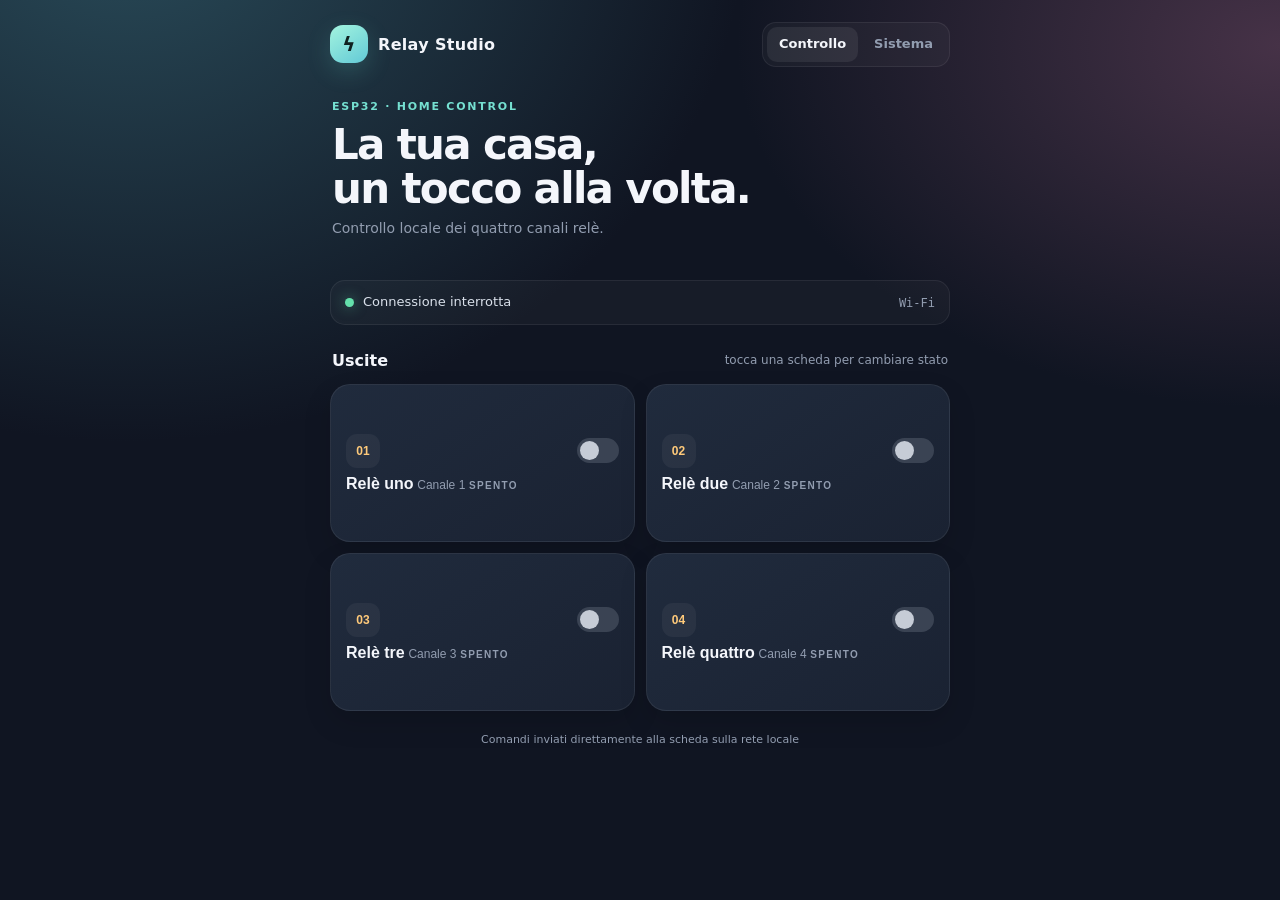
==== data/index.html @ 60a6fee7 "feat: Implement RelayRealtime class for real-time relay control and state reporting - Added RelayRea" ====
<!doctype html>
<html lang="it">
<head>
  <meta charset="utf-8">
  <meta name="viewport" content="width=device-width,initial-scale=1">
  <meta name="theme-color" content="#101522">
  <title>Relay Studio</title>
  <style>
    :root {
      color-scheme: dark;
      --bg:#101522; --panel:#1a2232; --panel2:#202b3d;
      --text:#f4f6fb; --muted:#929db0; --cyan:#75e0d1;
      --gold:#ffca7a; --line:#ffffff12; --green:#64e0ab;
    }
    * { box-sizing:border-box }
    body {
      margin:0; min-height:100vh; color:var(--text);
      background:
        radial-gradient(ellipse at 10% -10%, #294b59 0, transparent 38%),
        radial-gradient(ellipse at 100% 5%, #463247 0, transparent 30%),
        var(--bg);
      font:16px/1.45 system-ui,-apple-system,"Segoe UI",sans-serif;
    }
    .wrap { width:min(100% - 28px, 620px); margin:auto; padding:22px 0 40px }
    header { display:flex; align-items:center; justify-content:space-between; gap:12px }
    .brand { display:flex; align-items:center; gap:10px; font-weight:750; letter-spacing:.02em }
    .mark {
      display:grid; place-items:center; width:38px; height:38px; border-radius:13px;
      color:#10201f; background:linear-gradient(145deg,#a3f4df,#62c9d6);
      box-shadow:0 8px 25px #68ddcf30; font-size:20px
    }
    nav {
      display:flex; gap:4px; padding:4px; border:1px solid var(--line);
      border-radius:14px; background:#ffffff08
    }
    nav a {
      padding:8px 12px; color:var(--muted); text-decoration:none;
      border-radius:10px; font-size:13px; font-weight:650
    }
    nav a.active { color:var(--text); background:#ffffff12 }
    .hero { padding:32px 2px 22px }
    .eyebrow { color:var(--cyan); font-size:11px; font-weight:800; letter-spacing:.16em; text-transform:uppercase }
    h1 { margin:8px 0 7px; font-size:clamp(29px,8vw,42px); line-height:1.05; letter-spacing:-.04em }
    .sub { margin:0; color:var(--muted); font-size:14px }
    .connection {
      display:flex; align-items:center; gap:9px; margin:20px 0 17px;
      padding:12px 14px; border:1px solid var(--line); border-radius:15px;
      background:#ffffff08; color:#d9e0ea; font-size:13px
    }
    .dot { width:9px; height:9px; border-radius:50%; background:var(--green); box-shadow:0 0 13px #64e0ab88 }
    .ip { margin-left:auto; color:var(--muted); font:12px ui-monospace,monospace }
    .section-title { margin:24px 2px 12px; display:flex; justify-content:space-between; align-items:center }
    .section-title h2 { margin:0; font-size:16px }
    .section-title span { color:var(--muted); font-size:12px }
    .grid { display:grid; grid-template-columns:1fr 1fr; gap:11px }
    .relay {
      min-height:158px; padding:15px; border:1px solid var(--line); border-radius:20px;
      text-align:left; color:var(--text); background:linear-gradient(145deg,var(--panel2),var(--panel));
      box-shadow:0 12px 28px #0002; cursor:pointer; transition:.18s transform,.18s border-color,.18s background;
      -webkit-tap-highlight-color:transparent
    }
    .relay:active { transform:scale(.975) }
    .relay.on { border-color:#75e0d188; background:linear-gradient(145deg,#23453f,#1b3037) }
    .top { display:flex; align-items:center; justify-content:space-between }
    .number {
      display:grid; place-items:center; width:34px; height:34px; border-radius:11px;
      background:#ffffff0c; color:var(--gold); font-size:12px; font-weight:800
    }
    .switch {
      width:42px; height:25px; padding:3px; border-radius:20px; background:#3a4353;
      transition:background .18s
    }
    .switch::after {
      content:""; display:block; width:19px; height:19px; border-radius:50%;
      background:#c6ccd6; transition:transform .18s,background .18s
    }
    .relay.on .switch { background:#54cdb2 }
    .relay.on .switch::after { transform:translateX(17px); background:#fff }
    .name { margin-top:16px; font-size:16px; font-weight:730 }
    .hint { margin-top:3px; color:var(--muted); font-size:12px }
    .state { display:inline-block; margin-top:12px; color:var(--muted); font-size:10px; font-weight:850; letter-spacing:.13em }
    .relay.on .state { color:var(--cyan) }
    button:disabled { opacity:.65; cursor:wait }
    footer { margin:21px 3px 0; color:var(--muted); font-size:11px; text-align:center }
    @media(max-width:370px) { .wrap { width:calc(100% - 20px) } .grid { gap:8px } .relay { padding:12px; min-height:150px } nav a { padding:8px 9px } }
  </style>
</head>
<body>
  <div class="wrap">
    <header>
      <div class="brand"><span class="mark">ϟ</span><span>Relay Studio</span></div>
      <nav><a class="active" href="/">Controllo</a><a href="/info">Sistema</a></nav>
    </header>

    <section class="hero">
      <div class="eyebrow">ESP32 · Home control</div>
      <h1>La tua casa,<br>un tocco alla volta.</h1>
      <p class="sub">Controllo locale dei quattro canali relè.</p>
    </section>

    <div class="connection">
      <span class="dot"></span><span id="connection">ESP32 connesso</span>
      <span class="ip" id="ip">Wi‑Fi</span>
    </div>

    <div class="section-title">
      <h2>Uscite</h2><span>tocca una scheda per cambiare stato</span>
    </div>

    <main class="grid">
      <button class="relay" id="r0" onclick="toggleRelay(0)" aria-pressed="false">
        <span class="top"><span class="number">01</span><span class="switch"></span></span>
        <span class="name">Relè uno</span> <span class="hint">Canale 1</span>
        <span class="state">SPENTO</span>
      </button>
      <button class="relay" id="r1" onclick="toggleRelay(1)" aria-pressed="false">
        <span class="top"><span class="number">02</span><span class="switch"></span></span>
        <span class="name">Relè due</span> <span class="hint">Canale 2</span>
        <span class="state">SPENTO</span>
      </button>
      <button class="relay" id="r2" onclick="toggleRelay(2)" aria-pressed="false">
        <span class="top"><span class="number">03</span><span class="switch"></span></span>
        <span class="name">Relè tre</span> <span class="hint">Canale 3</span>
        <span class="state">SPENTO</span>
      </button>
      <button class="relay" id="r3" onclick="toggleRelay(3)" aria-pressed="false">
        <span class="top"><span class="number">04</span><span class="switch"></span></span>
        <span class="name">Relè quattro</span> <span class="hint">Canale 4</span>
        <span class="state">SPENTO</span>
      </button>
    </main>

    <footer>Comandi inviati direttamente alla scheda sulla rete locale</footer>
  </div>

  <script>
    let states = [false, false, false, false];

    function paint(i, on) {
      states[i] = on;
      const b = document.getElementById("r" + i);
      b.classList.toggle("on", on);
      b.setAttribute("aria-pressed", String(on));
      b.querySelector(".state").textContent = on ? "ACCESO" : "SPENTO";
    }

    async function refresh() {
      try {
        const r = await fetch("/api/status", {cache:"no-store"});
        const d = await r.json();
        d.relays.forEach((v, i) => paint(i, v));
        document.getElementById("ip").textContent = d.ip;
        document.getElementById("connection").textContent = "ESP32 connesso";
      } catch (_) {
        document.getElementById("connection").textContent = "Connessione interrotta";
      }
    }

    async function toggleRelay(i) {
      const b = document.getElementById("r" + i);
      b.disabled = true;
      try {
        const r = await fetch("/api/relay/" + (i + 1), {
          method:"POST",
          headers:{"Content-Type":"application/x-www-form-urlencoded"},
          body:"state=" + (states[i] ? "0" : "1")
        });
        const d = await r.json();
        d.relays.forEach((v, n) => paint(n, v));
      } catch (_) {
        document.getElementById("connection").textContent = "Invio comando non riuscito";
      }
      b.disabled = false;
    }

    refresh();
    setInterval(refresh, 3000);
  </script>
</body>
</html>
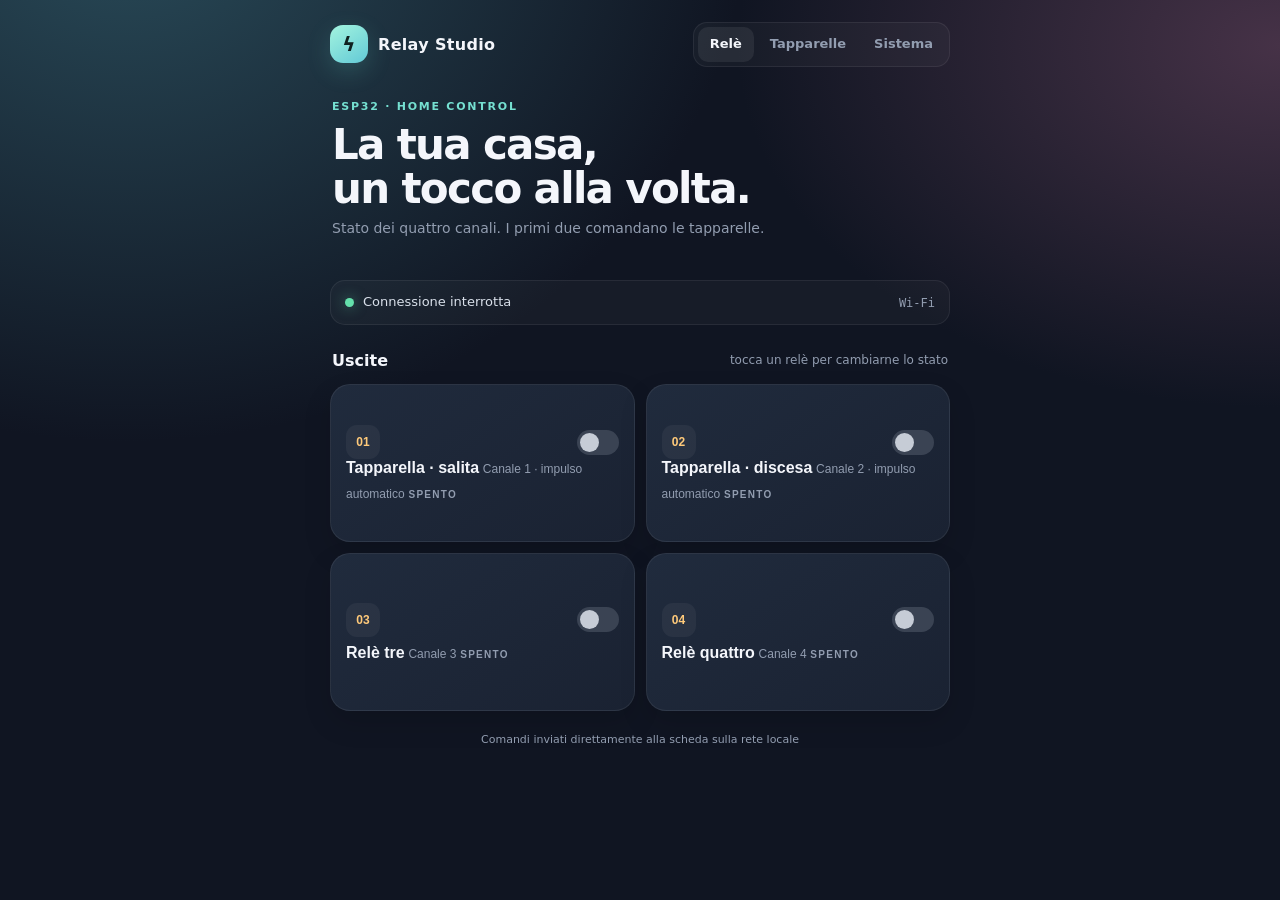
==== commit 1c4920ea: "feat: add blinds control functionality and update UI - Updated app.js to handle blinds commands with" ====
--- a/data/index.html
+++ b/data/index.html
@@ -52,9 +52,9 @@
     .section-title { margin:24px 2px 12px; display:flex; justify-content:space-between; align-items:center }
     .section-title h2 { margin:0; font-size:16px }
     .section-title span { color:var(--muted); font-size:12px }
-    .grid { display:grid; grid-template-columns:1fr 1fr; gap:11px }
+    .grid { display:grid; grid-template-columns:repeat(2,minmax(0,1fr)); gap:11px }
     .relay {
-      min-height:158px; padding:15px; border:1px solid var(--line); border-radius:20px;
+      min-width:0; min-height:158px; padding:15px; border:1px solid var(--line); border-radius:20px;
       text-align:left; color:var(--text); background:linear-gradient(145deg,var(--panel2),var(--panel));
       box-shadow:0 12px 28px #0002; cursor:pointer; transition:.18s transform,.18s border-color,.18s background;
       -webkit-tap-highlight-color:transparent
@@ -76,12 +76,13 @@
     }
     .relay.on .switch { background:#54cdb2 }
     .relay.on .switch::after { transform:translateX(17px); background:#fff }
-    .name { margin-top:16px; font-size:16px; font-weight:730 }
+    .name { margin-top:16px; overflow-wrap:anywhere; font-size:16px; font-weight:730 }
     .hint { margin-top:3px; color:var(--muted); font-size:12px }
     .state { display:inline-block; margin-top:12px; color:var(--muted); font-size:10px; font-weight:850; letter-spacing:.13em }
     .relay.on .state { color:var(--cyan) }
-    button:disabled { opacity:.65; cursor:wait }
+    button:disabled { opacity:1; cursor:default }
     footer { margin:21px 3px 0; color:var(--muted); font-size:11px; text-align:center }
+    @media(max-width:430px) { header { flex-wrap:wrap } nav { margin-left:auto } }
     @media(max-width:370px) { .wrap { width:calc(100% - 20px) } .grid { gap:8px } .relay { padding:12px; min-height:150px } nav a { padding:8px 9px } }
   </style>
 </head>
@@ -89,13 +90,13 @@
   <div class="wrap">
     <header>
       <div class="brand"><span class="mark">ϟ</span><span>Relay Studio</span></div>
-      <nav><a class="active" href="/">Controllo</a><a href="/info">Sistema</a></nav>
+      <nav><a class="active" href="/">Relè</a><a href="/blinds">Tapparelle</a><a href="/info">Sistema</a></nav>
     </header>
 
     <section class="hero">
       <div class="eyebrow">ESP32 · Home control</div>
       <h1>La tua casa,<br>un tocco alla volta.</h1>
-      <p class="sub">Controllo locale dei quattro canali relè.</p>
+      <p class="sub">Stato dei quattro canali. I primi due comandano le tapparelle.</p>
     </section>
 
     <div class="connection">
@@ -104,18 +105,18 @@
     </div>
 
     <div class="section-title">
-      <h2>Uscite</h2><span>tocca una scheda per cambiare stato</span>
+      <h2>Uscite</h2><span>tocca un relè per cambiarne lo stato</span>
     </div>
 
     <main class="grid">
-      <button class="relay" id="r0" onclick="toggleRelay(0)" aria-pressed="false">
+      <button class="relay" id="r0" disabled aria-pressed="false">
         <span class="top"><span class="number">01</span><span class="switch"></span></span>
-        <span class="name">Relè uno</span> <span class="hint">Canale 1</span>
+        <span class="name">Tapparella · salita</span> <span class="hint">Canale 1 · impulso automatico</span>
         <span class="state">SPENTO</span>
       </button>
-      <button class="relay" id="r1" onclick="toggleRelay(1)" aria-pressed="false">
+      <button class="relay" id="r1" disabled aria-pressed="false">
         <span class="top"><span class="number">02</span><span class="switch"></span></span>
-        <span class="name">Relè due</span> <span class="hint">Canale 2</span>
+        <span class="name">Tapparella · discesa</span> <span class="hint">Canale 2 · impulso automatico</span>
         <span class="state">SPENTO</span>
       </button>
       <button class="relay" id="r2" onclick="toggleRelay(2)" aria-pressed="false">
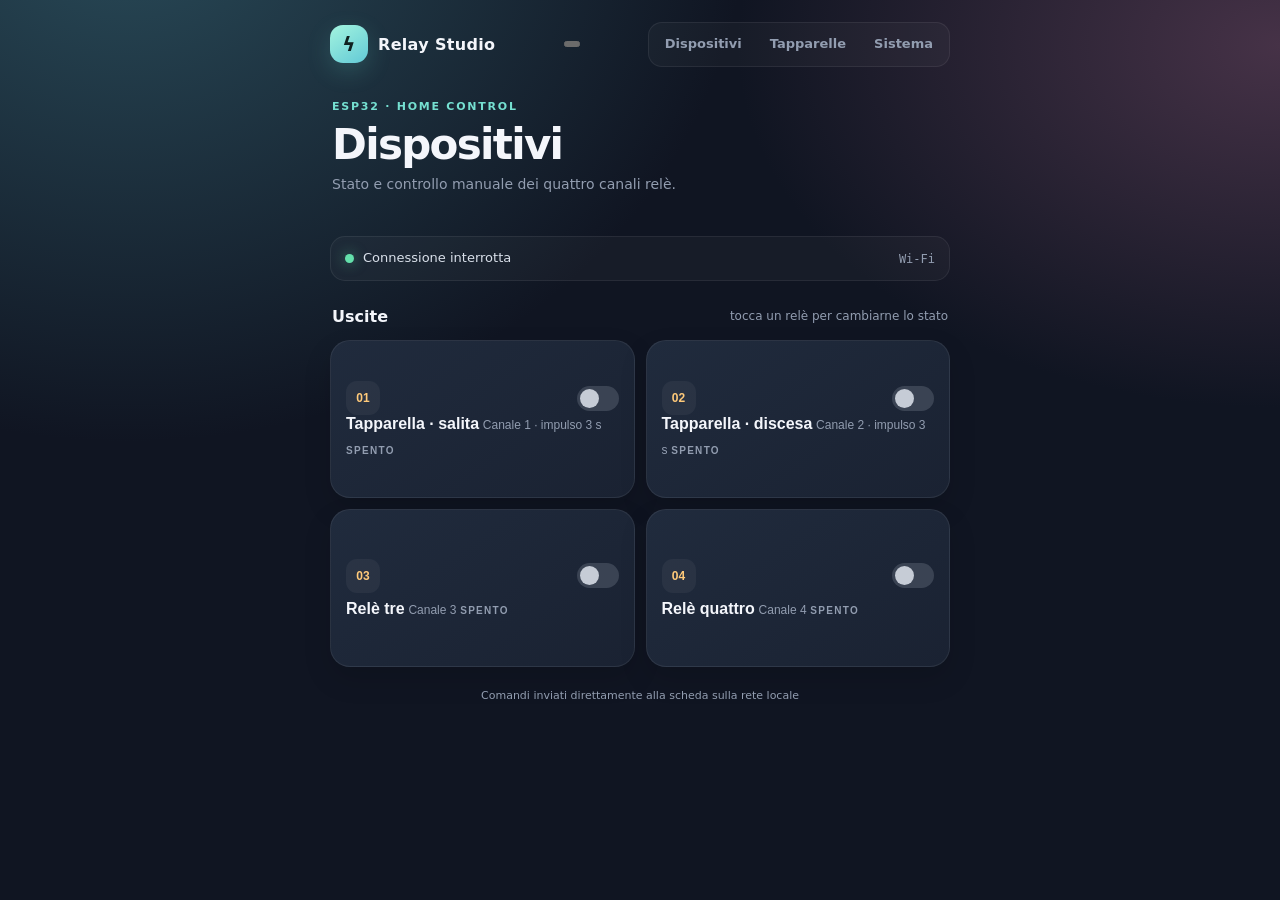
==== commit e945967c: "feat: add timed blind actions and shared navigation Add four board-timed blind actions, shared dark " ====
--- a/data/index.html
+++ b/data/index.html
@@ -85,18 +85,20 @@
     @media(max-width:430px) { header { flex-wrap:wrap } nav { margin-left:auto } }
     @media(max-width:370px) { .wrap { width:calc(100% - 20px) } .grid { gap:8px } .relay { padding:12px; min-height:150px } nav a { padding:8px 9px } }
   </style>
+  <link rel="stylesheet" href="/theme.css">
 </head>
 <body>
   <div class="wrap">
     <header>
       <div class="brand"><span class="mark">ϟ</span><span>Relay Studio</span></div>
-      <nav><a class="active" href="/">Relè</a><a href="/blinds">Tapparelle</a><a href="/info">Sistema</a></nav>
+      <button class="nav-toggle" type="button" aria-label="Apri navigazione" aria-expanded="false" aria-controls="site-nav"><span></span><span></span><span></span></button>
+      <nav id="site-nav" class="site-nav"><a href="/" data-route="devices">Dispositivi</a><a href="/blinds" data-route="blinds">Tapparelle</a><a href="/info" data-route="system">Sistema</a></nav>
     </header>
 
     <section class="hero">
       <div class="eyebrow">ESP32 · Home control</div>
-      <h1>La tua casa,<br>un tocco alla volta.</h1>
-      <p class="sub">Stato dei quattro canali. I primi due comandano le tapparelle.</p>
+      <h1>Dispositivi</h1>
+      <p class="sub">Stato e controllo manuale dei quattro canali relè.</p>
     </section>
 
     <div class="connection">
@@ -109,14 +111,14 @@
     </div>
 
     <main class="grid">
-      <button class="relay" id="r0" disabled aria-pressed="false">
+      <button class="relay" id="r0" onclick="toggleRelay(0)" aria-pressed="false">
         <span class="top"><span class="number">01</span><span class="switch"></span></span>
-        <span class="name">Tapparella · salita</span> <span class="hint">Canale 1 · impulso automatico</span>
+        <span class="name">Tapparella · salita</span> <span class="hint">Canale 1 · impulso 3 s</span>
         <span class="state">SPENTO</span>
       </button>
-      <button class="relay" id="r1" disabled aria-pressed="false">
+      <button class="relay" id="r1" onclick="toggleRelay(1)" aria-pressed="false">
         <span class="top"><span class="number">02</span><span class="switch"></span></span>
-        <span class="name">Tapparella · discesa</span> <span class="hint">Canale 2 · impulso automatico</span>
+        <span class="name">Tapparella · discesa</span> <span class="hint">Canale 2 · impulso 3 s</span>
         <span class="state">SPENTO</span>
       </button>
       <button class="relay" id="r2" onclick="toggleRelay(2)" aria-pressed="false">
@@ -134,6 +136,7 @@
     <footer>Comandi inviati direttamente alla scheda sulla rete locale</footer>
   </div>
 
+  <script src="/site.js" defer></script>
   <script>
     let states = [false, false, false, false];
 
@@ -161,13 +164,20 @@
       const b = document.getElementById("r" + i);
       b.disabled = true;
       try {
-        const r = await fetch("/api/relay/" + (i + 1), {
+        const isBlindRelay = i < 2;
+        const response = await fetch(isBlindRelay ? "/api/blinds" : "/api/relay/" + (i + 1), {
           method:"POST",
           headers:{"Content-Type":"application/x-www-form-urlencoded"},
-          body:"state=" + (states[i] ? "0" : "1")
+          body:isBlindRelay
+            ? "action=" + (i === 0 ? "up" : "down")
+            : "state=" + (states[i] ? "0" : "1")
         });
-        const d = await r.json();
-        d.relays.forEach((v, n) => paint(n, v));
+        if (!response.ok) throw new Error();
+        if (isBlindRelay) await refresh();
+        else {
+          const d = await response.json();
+          d.relays.forEach((v, n) => paint(n, v));
+        }
       } catch (_) {
         document.getElementById("connection").textContent = "Invio comando non riuscito";
       }
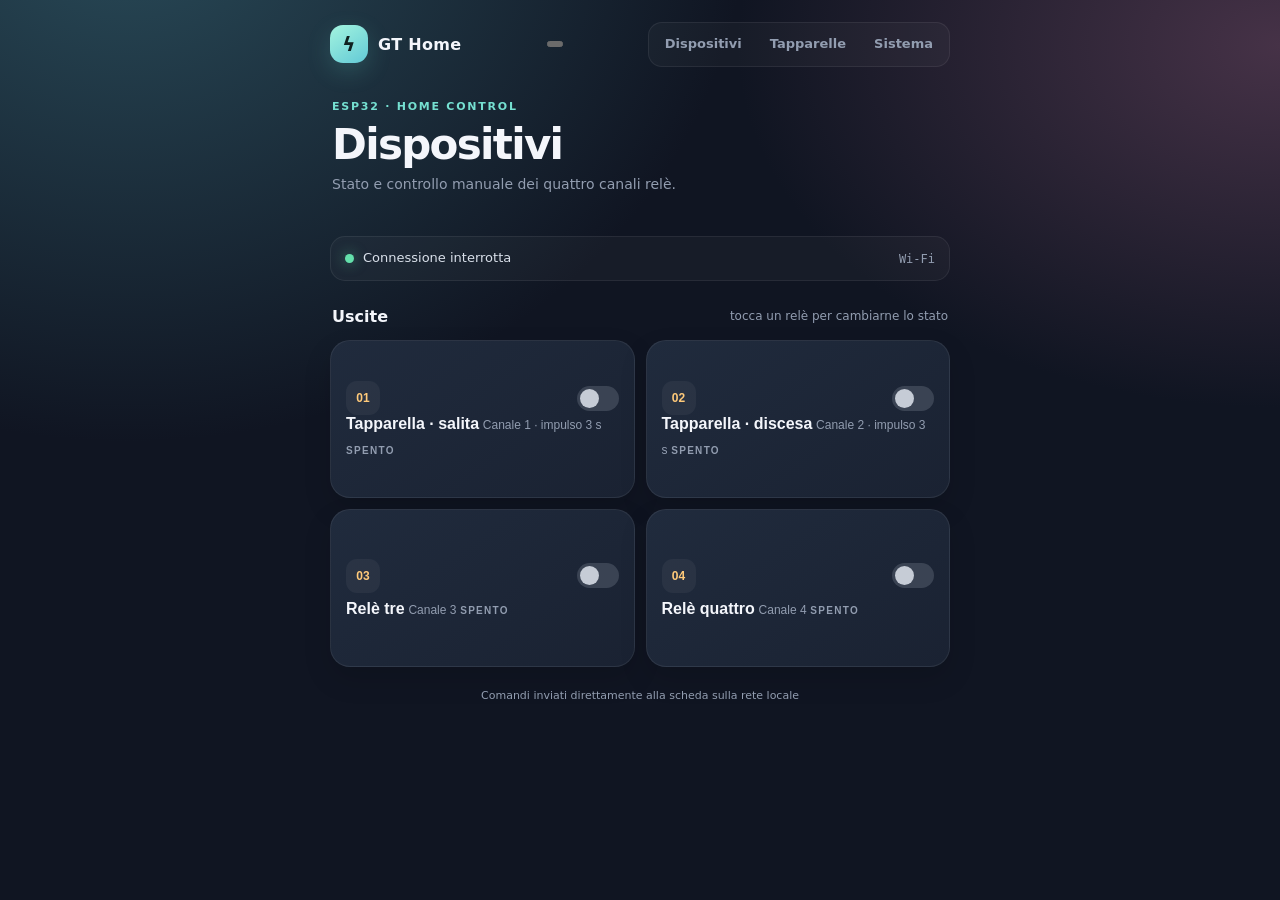
==== commit c7d61886: "fix: align menu toggle and rename brand Anchor the mobile hamburger to the right edge, make drawer v" ====
--- a/data/index.html
+++ b/data/index.html
@@ -4,7 +4,7 @@
   <meta charset="utf-8">
   <meta name="viewport" content="width=device-width,initial-scale=1">
   <meta name="theme-color" content="#101522">
-  <title>Relay Studio</title>
+  <title>GT Home</title>
   <style>
     :root {
       color-scheme: dark;
@@ -85,12 +85,12 @@
     @media(max-width:430px) { header { flex-wrap:wrap } nav { margin-left:auto } }
     @media(max-width:370px) { .wrap { width:calc(100% - 20px) } .grid { gap:8px } .relay { padding:12px; min-height:150px } nav a { padding:8px 9px } }
   </style>
-  <link rel="stylesheet" href="/theme.css">
+  <link rel="stylesheet" href="/theme.css?v=gt-home-1">
 </head>
 <body>
   <div class="wrap">
     <header>
-      <div class="brand"><span class="mark">ϟ</span><span>Relay Studio</span></div>
+      <div class="brand"><span class="mark">ϟ</span><span>GT Home</span></div>
       <button class="nav-toggle" type="button" aria-label="Apri navigazione" aria-expanded="false" aria-controls="site-nav"><span></span><span></span><span></span></button>
       <nav id="site-nav" class="site-nav"><a href="/" data-route="devices">Dispositivi</a><a href="/blinds" data-route="blinds">Tapparelle</a><a href="/info" data-route="system">Sistema</a></nav>
     </header>
